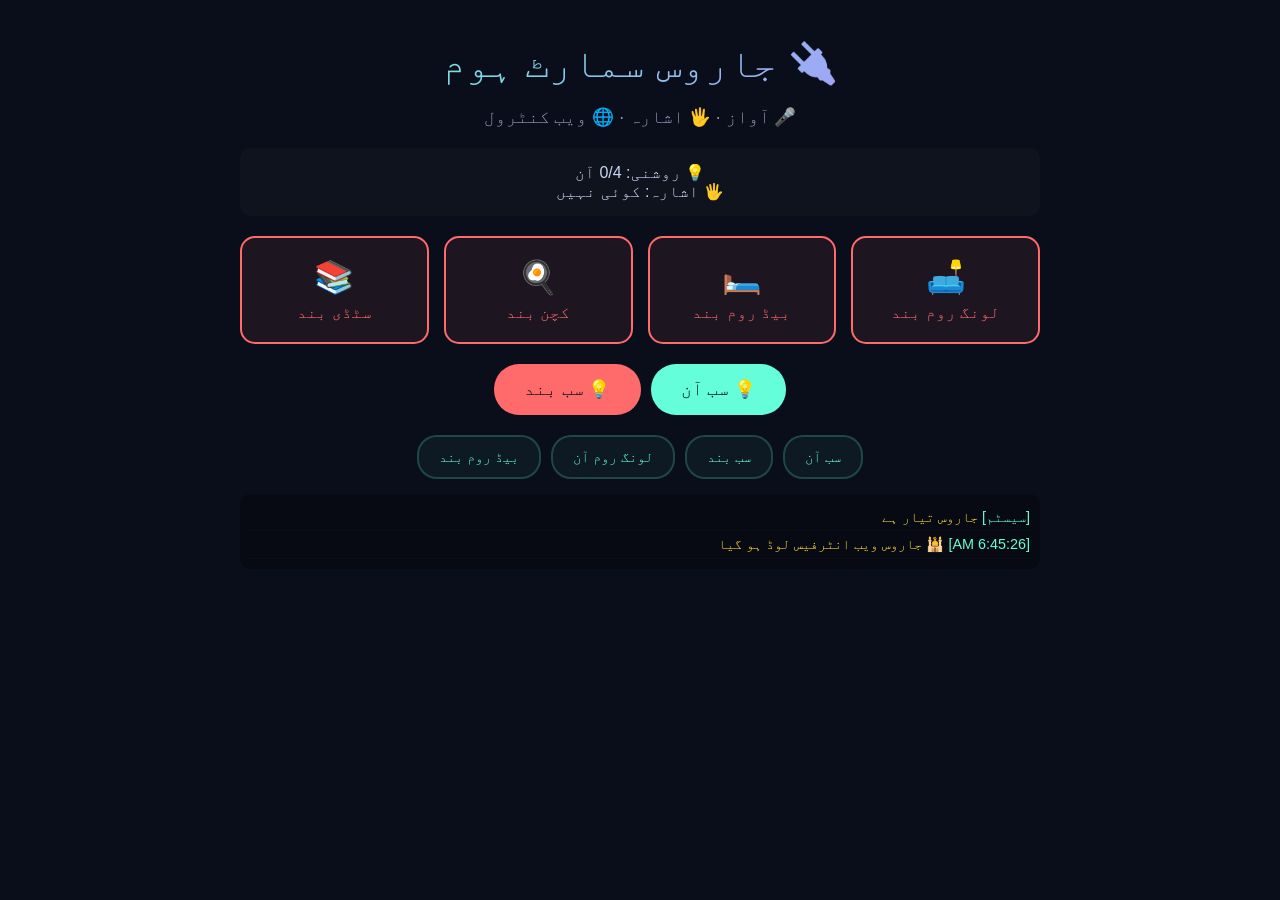
==== index.html @ 616a7ffe "Add files via upload" ====
<!DOCTYPE html>
<html lang="ur" dir="rtl">
<head>
    <meta charset="UTF-8">
    <meta name="viewport" content="width=device-width, initial-scale=1.0">
    <title>جاروس - سمارٹ ہوم</title>
    <link rel="stylesheet" href="style.css">
</head>
<body>
    <div class="container">
        <div class="header">🔌 جاروس سمارٹ ہوم</div>
        <div class="subtitle">🎤 آواز · 🖐️ اشارہ · 🌐 ویب کنٹرول</div>
        
        <div class="status-bar">
            <div>💡 روشنی: <span id="bulbCount">0/4</span> آن</div>
            <div>🖐️ اشارہ: <span id="gestureStatus">کوئی نہیں</span></div>
        </div>
        
        <div class="btn-grid" id="bulbs">
            <div class="btn off" id="btn-living" onclick="toggleBulb(0)">
                <span class="icon">🛋️</span>
                <span>لونگ روم</span>
                <span id="status-living">بند</span>
            </div>
            <div class="btn off" id="btn-bedroom" onclick="toggleBulb(1)">
                <span class="icon">🛏️</span>
                <span>بیڈ روم</span>
                <span id="status-bedroom">بند</span>
            </div>
            <div class="btn off" id="btn-kitchen" onclick="toggleBulb(2)">
                <span class="icon">🍳</span>
                <span>کچن</span>
                <span id="status-kitchen">بند</span>
            </div>
            <div class="btn off" id="btn-study" onclick="toggleBulb(3)">
                <span class="icon">📚</span>
                <span>سٹڈی</span>
                <span id="status-study">بند</span>
            </div>
        </div>
        
        <div class="master">
            <button class="master-btn all-on" onclick="allOn()">💡 سب آن</button>
            <button class="master-btn all-off" onclick="allOff()">💡 سب بند</button>
        </div>
        
        <div class="voice-cmd">
            <button class="voice-btn" onclick="sendVoice('سب لائٹ آن کرو')">سب آن</button>
            <button class="voice-btn" onclick="sendVoice('سب لائٹ بند کرو')">سب بند</button>
            <button class="voice-btn" onclick="sendVoice('لونگ روم لائٹ آن کرو')">لونگ روم آن</button>
            <button class="voice-btn" onclick="sendVoice('بیڈ روم لائٹ بند کرو')">بیڈ روم بند</button>
        </div>
        
        <div class="log" id="logContainer">
            <div class="log-entry"><span class="time">[سیسٹم]</span> <span class="urdu">جاروس تیار ہے</span></div>
        </div>
    </div>
    
    <script src="script.js"></script>
</body>
</html>
---- style.css ----
* {
    margin: 0;
    padding: 0;
    box-sizing: border-box;
}

body {
    font-family: 'Segoe UI', Arial, sans-serif;
    background: #0a0e1a;
    color: #ccd6f6;
    padding: 20px;
    text-align: center;
}

.container {
    max-width: 800px;
    margin: auto;
}

.header {
    background: linear-gradient(135deg, #64ffda, #b388ff);
    -webkit-background-clip: text;
    -webkit-text-fill-color: transparent;
    font-size: 2.5rem;
    margin: 20px 0;
}

.subtitle {
    color: #8892b0;
    font-size: 1.1rem;
    margin-bottom: 20px;
}

.status-bar {
    background: rgba(255,255,255,0.02);
    border-radius: 10px;
    padding: 15px;
    margin: 20px 0;
}

.btn-grid {
    display: grid;
    grid-template-columns: repeat(auto-fit, minmax(140px, 1fr));
    gap: 15px;
    margin: 20px 0;
}

.btn {
    padding: 20px;
    border: 2px solid rgba(255,255,255,0.05);
    border-radius: 15px;
    background: rgba(255,255,255,0.02);
    color: #ccd6f6;
    cursor: pointer;
    transition: all 0.3s;
    font-size: 1rem;
}

.btn:hover {
    background: rgba(100,255,218,0.05);
    transform: translateY(-3px);
}

.btn.on {
    border-color: #64ffda;
    background: rgba(100,255,218,0.1);
    color: #64ffda;
}

.btn.off {
    border-color: #ff6b6b;
    background: rgba(255,107,107,0.08);
    color: #ff6b6b;
}

.btn .icon {
    font-size: 2rem;
    display: block;
    margin-bottom: 8px;
}

.master {
    display: flex;
    gap: 10px;
    justify-content: center;
    flex-wrap: wrap;
    margin: 20px 0;
}

.master-btn {
    padding: 15px 30px;
    border: none;
    border-radius: 25px;
    font-size: 1.1rem;
    cursor: pointer;
    transition: all 0.3s;
}

.master-btn:hover {
    transform: scale(1.05);
}

.master-btn.all-on {
    background: #64ffda;
    color: #080c18;
}

.master-btn.all-off {
    background: #ff6b6b;
    color: #080c18;
}

.voice-cmd {
    display: flex;
    gap: 10px;
    justify-content: center;
    flex-wrap: wrap;
    margin: 15px 0;
}

.voice-btn {
    padding: 12px 20px;
    border: 2px solid rgba(100,255,218,0.2);
    border-radius: 20px;
    background: rgba(100,255,218,0.05);
    color: #64ffda;
    cursor: pointer;
    font-size: 0.9rem;
    transition: all 0.3s;
}

.voice-btn:hover {
    background: rgba(100,255,218,0.1);
    border-color: #64ffda;
}

.log {
    background: rgba(0,0,0,0.3);
    border-radius: 10px;
    padding: 10px;
    max-height: 150px;
    overflow-y: auto;
    text-align: right;
    font-size: 0.9rem;
}

.log::-webkit-scrollbar {
    width: 4px;
}

.log::-webkit-scrollbar-thumb {
    background: #64ffda;
    border-radius: 10px;
}

.log-entry {
    padding: 5px 0;
    border-bottom: 1px solid rgba(255,255,255,0.02);
    color: #8892b0;
}

.log-entry .time {
    color: #64ffda;
}

.log-entry .urdu {
    color: #ffd93d;
}
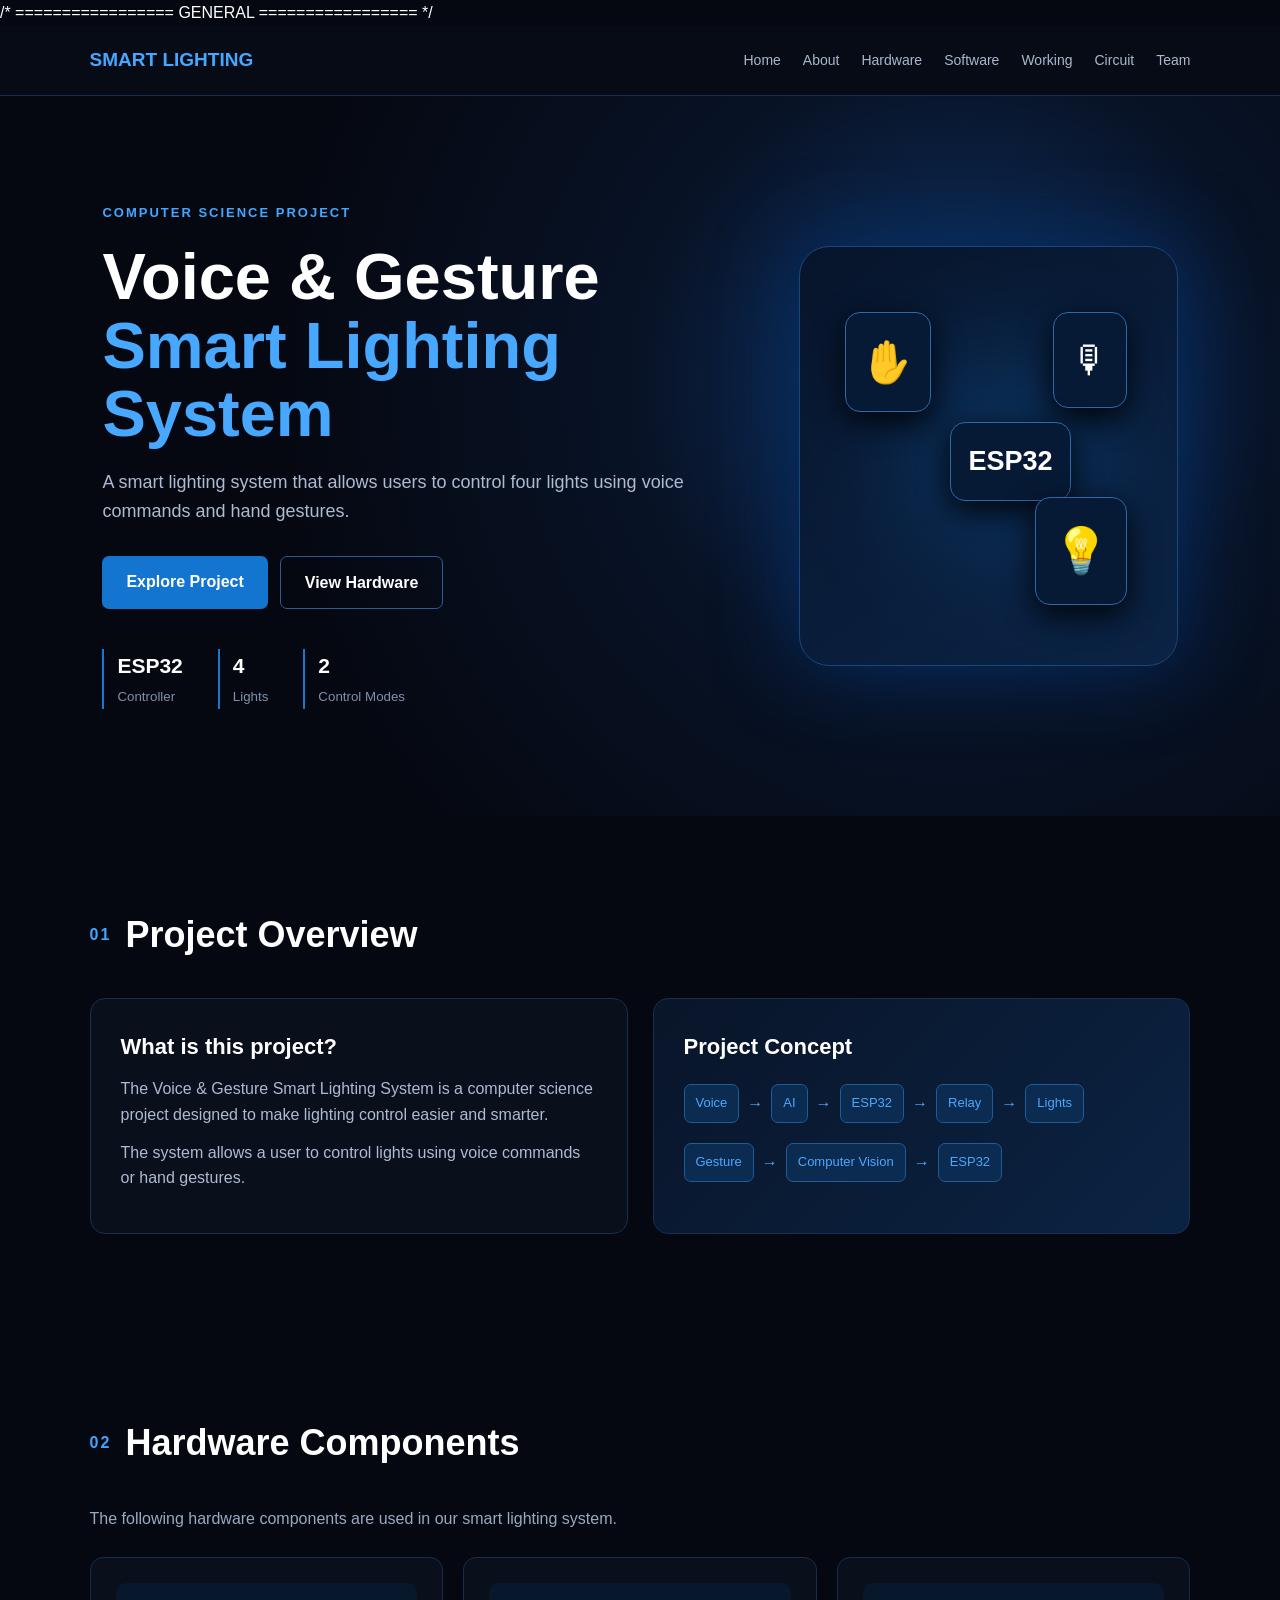
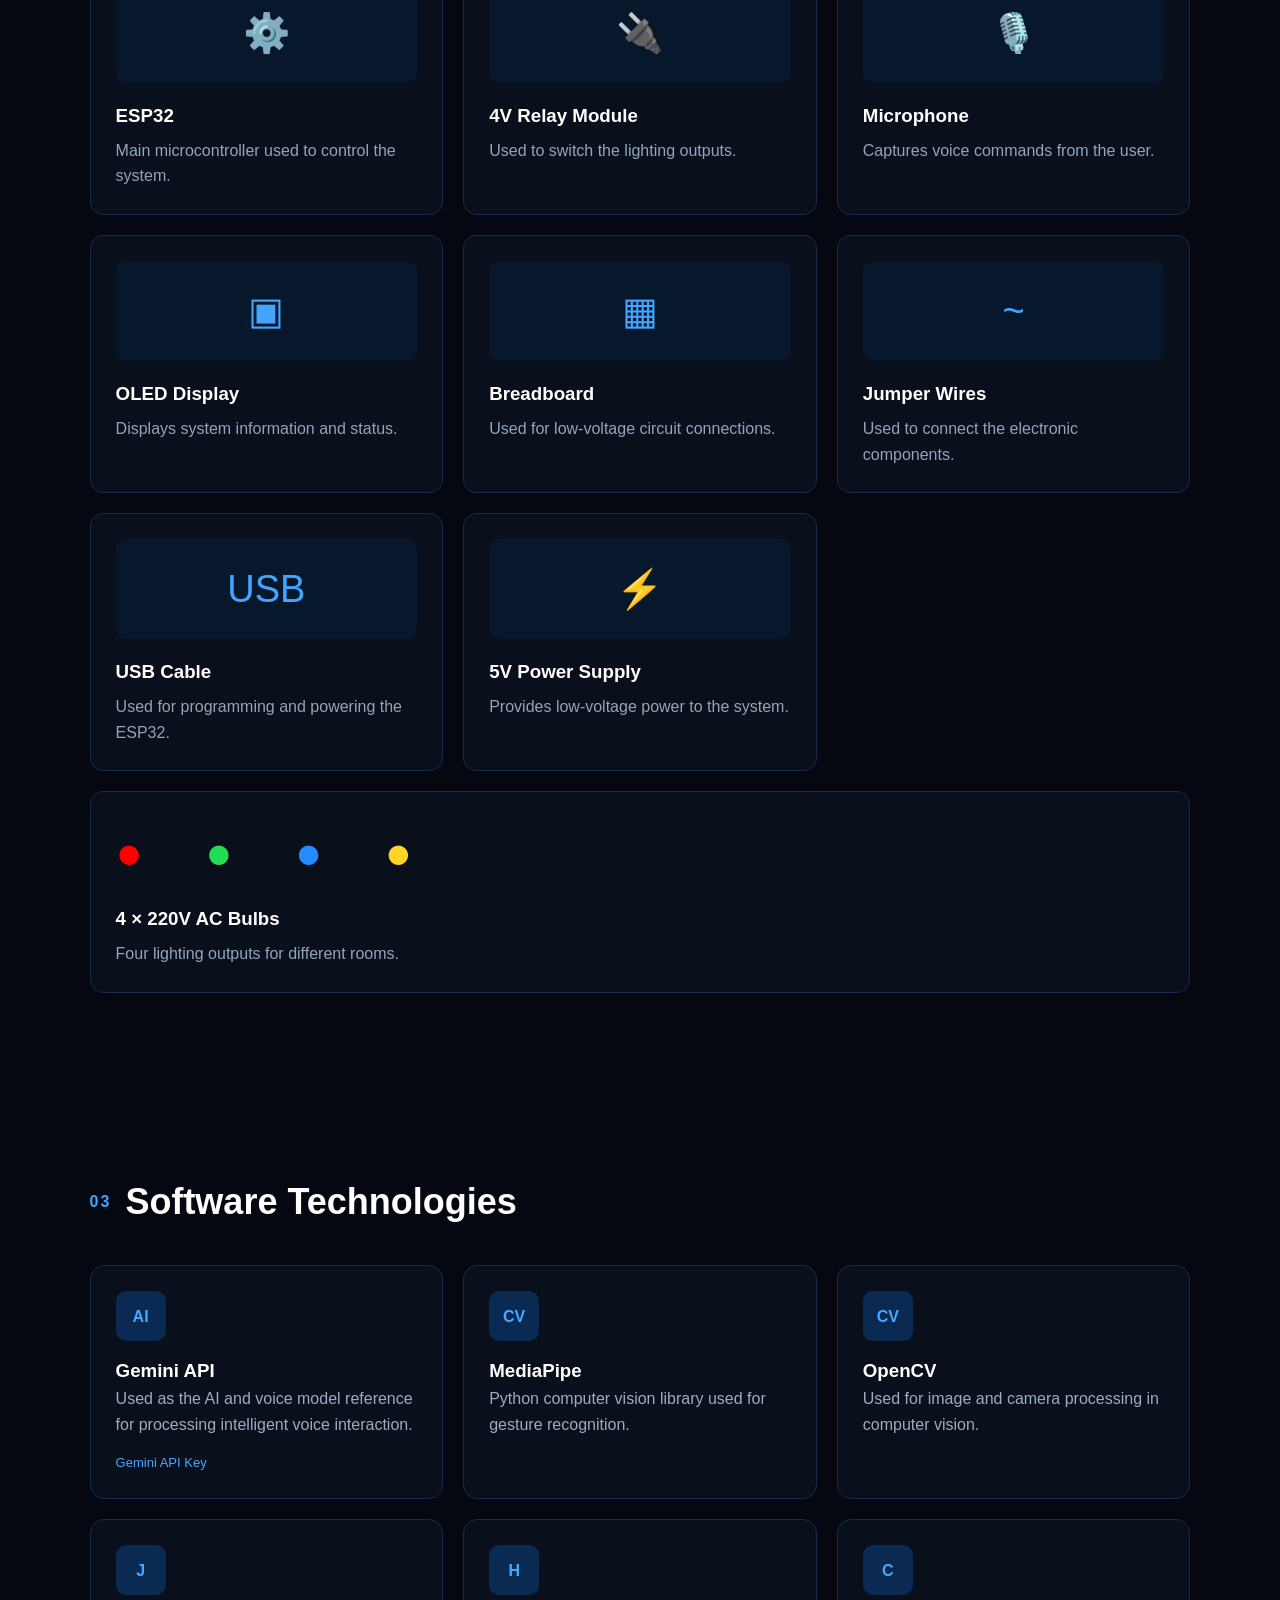
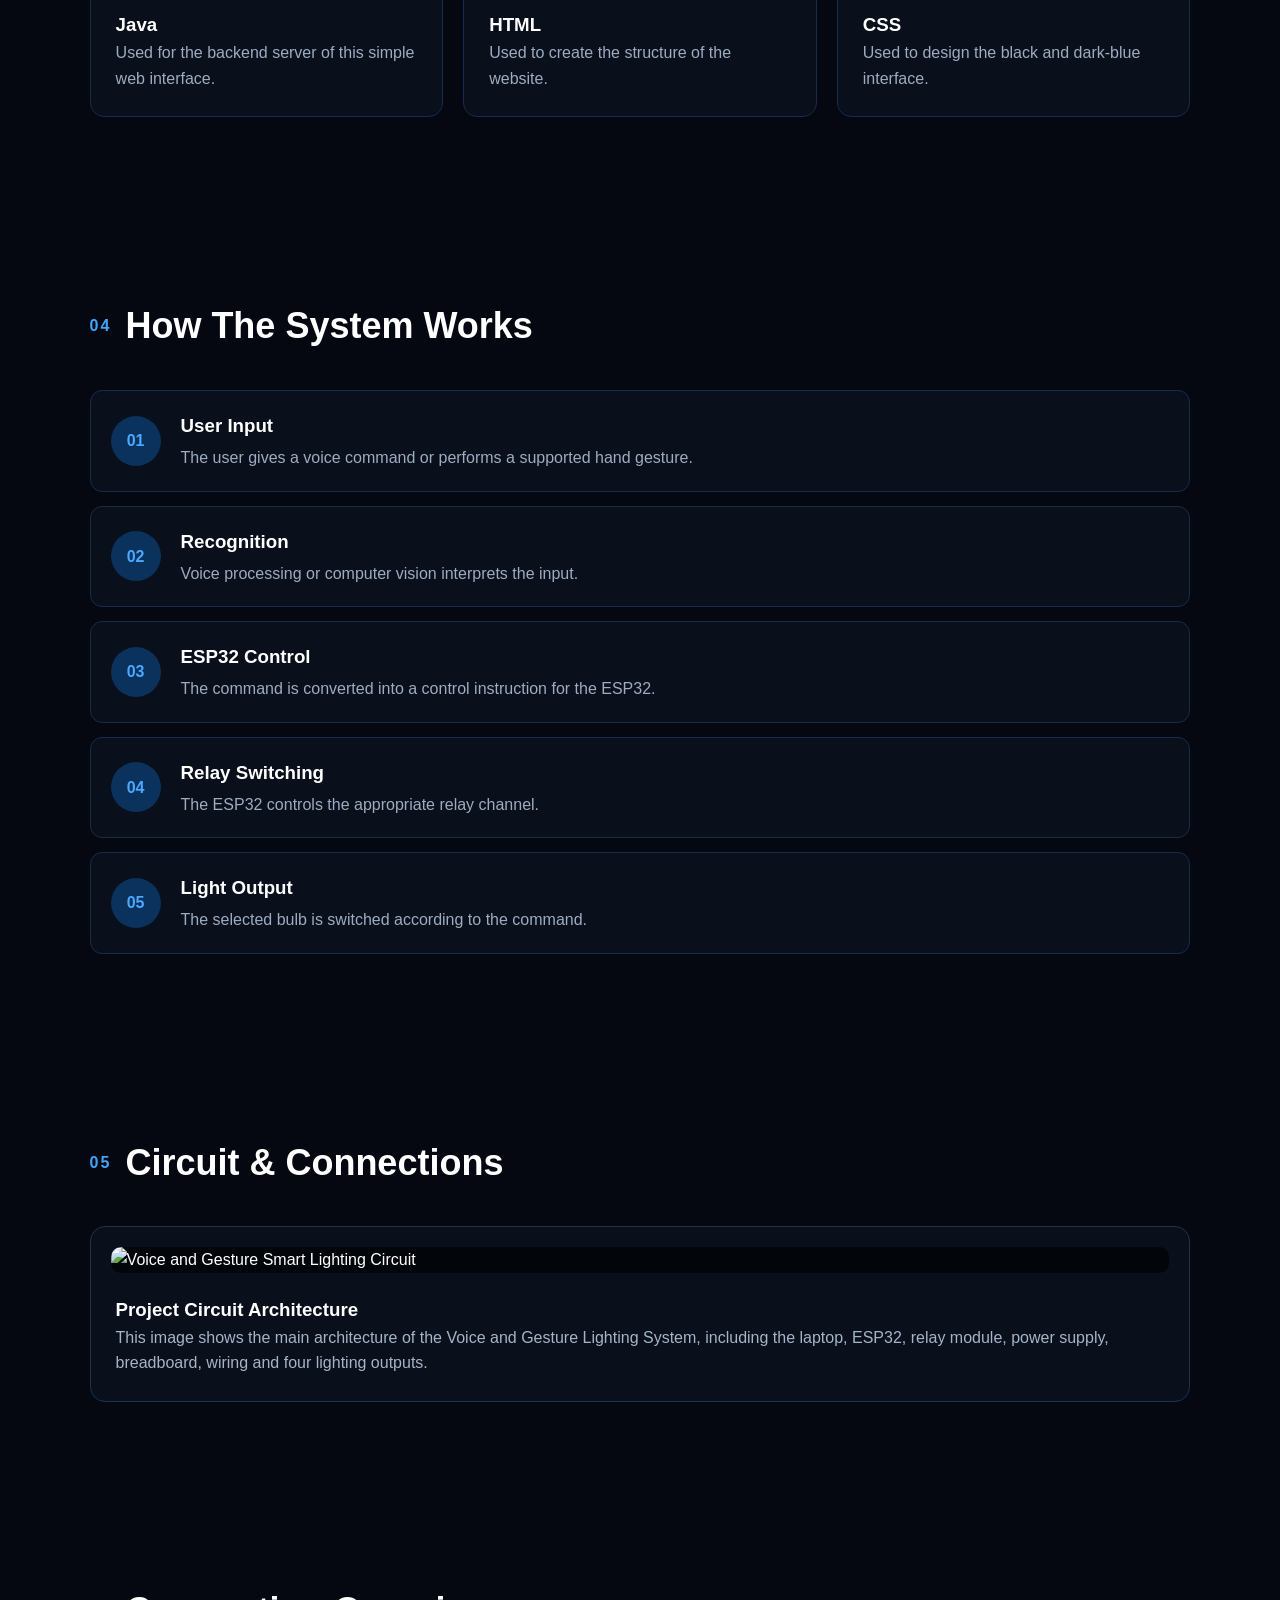
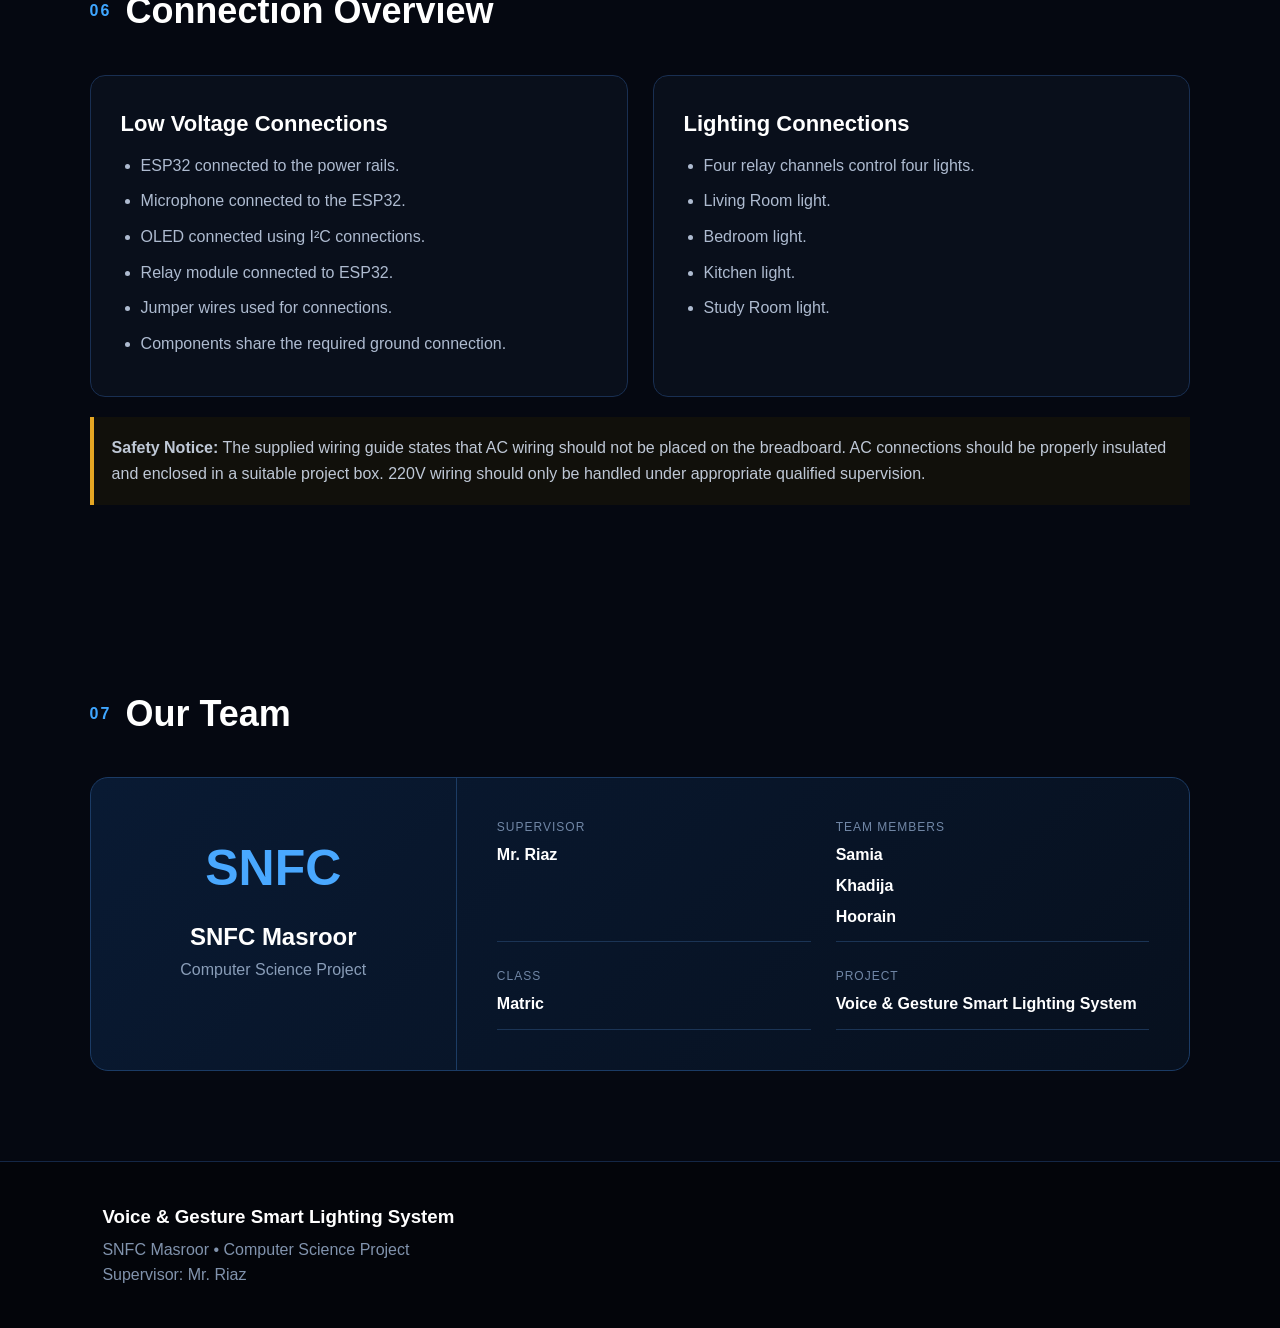
==== commit 9d474005: "Add files via upload" ====
--- a/index.html
+++ b/index.html
@@ -1,61 +1,1615 @@
 <!DOCTYPE html>
-<html lang="ur" dir="rtl">
+<html lang="en">
 <head>
     <meta charset="UTF-8">
     <meta name="viewport" content="width=device-width, initial-scale=1.0">
-    <title>جاروس - سمارٹ ہوم</title>
-    <link rel="stylesheet" href="style.css">
+
+    <title>Voice & Gesture Smart Lighting System</title>
+
+    /* ================= GENERAL ================= */
+
+<style> 
+* {
+    margin: 0px;
+    padding: 0px;
+   box-sizing: border-box;
+}
+
+html {
+    scroll-behavior: smooth;
+}
+
+body {
+    background-color: #050811;
+    color: white;
+    font-family: Arial, sans-serif;
+    line-height: 1.6;
+}
+
+
+/* ================= HEADER ================= */
+
+header {
+    height: 70px;
+    padding: 0 7%;
+
+    display: flex;
+    align-items: center;
+    justify-content: space-between;
+
+    background-color: #060b16;
+
+    border-bottom: 1px solid #162c50;
+
+    position: sticky;
+    top: 0;
+
+    z-index: 100;
+}
+
+.logo {
+    color: #45a7ff;
+    font-weight: bold;
+    font-size: 19px;
+}
+
+nav {
+    display: flex;
+    gap: 22px;
+}
+
+nav a {
+    color: #aab8cc;
+    text-decoration: none;
+    font-size: 14px;
+}
+
+nav a:hover {
+    color: #4daaff;
+}
+
+
+/* ================= HERO ================= */
+
+.hero {
+    min-height: 720px;
+
+    padding: 90px 8%;
+
+    display: flex;
+    align-items: center;
+    justify-content: space-between;
+
+    gap: 60px;
+
+    background:
+        radial-gradient(
+            circle at 75% 40%,
+            #10386f,
+            #081327 30%,
+            #050811 65%
+        );
+}
+
+.hero-text {
+    max-width: 700px;
+}
+
+.small-title {
+    color: #43a7ff;
+
+    font-size: 13px;
+
+    font-weight: bold;
+
+    letter-spacing: 2px;
+}
+
+h1 {
+    font-size: 65px;
+
+    line-height: 1.05;
+
+    margin: 20px 0;
+}
+
+h1 span {
+    color: #48a8ff;
+}
+
+.description {
+    color: #aebbd0;
+
+    font-size: 18px;
+
+    max-width: 620px;
+}
+
+.buttons {
+    margin-top: 30px;
+
+    display: flex;
+
+    gap: 12px;
+}
+
+.btn {
+    padding: 13px 24px;
+
+    background-color: #1475d1;
+
+    border-radius: 7px;
+
+    color: white;
+
+    text-decoration: none;
+
+    font-weight: bold;
+}
+
+.btn:hover {
+    background-color: #258de8;
+}
+
+.btn.outline {
+    background-color: transparent;
+
+    border: 1px solid #315b8e;
+}
+
+.quick-info {
+    display: flex;
+
+    gap: 35px;
+
+    margin-top: 40px;
+}
+
+.quick-info div {
+    border-left: 2px solid #1977d1;
+
+    padding-left: 13px;
+}
+
+.quick-info b {
+    display: block;
+
+    font-size: 21px;
+}
+
+.quick-info small {
+    color: #7f91aa;
+}
+
+
+/* ================= HERO VISUAL ================= */
+
+.hero-box {
+    width: 420px;
+    height: 420px;
+
+    border-radius: 30px;
+
+    border: 1px solid #1a477b;
+
+    background: linear-gradient(
+        145deg,
+        #07152b,
+        #0b2345
+    );
+
+    position: relative;
+
+    box-shadow: 0 0 80px #052c61;
+}
+
+.circle {
+    width: 210px;
+    height: 210px;
+
+    border-radius: 50%;
+
+    background-color: #1475d1;
+
+    opacity: 0.25;
+
+    filter: blur(60px);
+
+    position: absolute;
+
+    top: 100px;
+    left: 100px;
+}
+
+.icon,
+.chip,
+.bulb {
+    position: absolute;
+
+    background-color: #071a35;
+
+    border: 1px solid #2b69ad;
+
+    border-radius: 15px;
+
+    padding: 17px;
+
+    box-shadow: 0 10px 30px #02050a;
+}
+
+.voice {
+    top: 65px;
+    right: 50px;
+
+    font-size: 38px;
+}
+
+.hand {
+    top: 65px;
+    left: 45px;
+
+    font-size: 40px;
+}
+
+.chip {
+    top: 175px;
+    left: 150px;
+
+    font-size: 27px;
+
+    font-weight: bold;
+}
+
+.bulb {
+    bottom: 60px;
+    right: 50px;
+
+    font-size: 45px;
+}
+
+
+/* ================= SECTIONS ================= */
+
+.section {
+    max-width: 1300px;
+
+    margin: auto;
+
+    padding: 90px 7%;
+}
+
+.section-heading {
+    display: flex;
+
+    align-items: center;
+
+    gap: 14px;
+
+    margin-bottom: 35px;
+}
+
+.section-heading span {
+    color: #3fa6ff;
+
+    font-weight: bold;
+
+    letter-spacing: 2px;
+}
+
+.section-heading h2 {
+    font-size: 36px;
+}
+
+.section-description {
+    color: #9aaac0;
+
+    margin-bottom: 25px;
+}
+
+
+/* ================= CARDS ================= */
+
+.cards {
+    display: grid;
+
+    grid-template-columns: 1fr 1fr;
+
+    gap: 25px;
+}
+
+.card {
+    background-color: #090f1b;
+
+    border: 1px solid #192f52;
+
+    border-radius: 15px;
+
+    padding: 30px;
+}
+
+.card h3 {
+    margin-bottom: 12px;
+
+    font-size: 22px;
+}
+
+.card p {
+    color: #aebbd0;
+
+    margin-bottom: 12px;
+}
+
+.blue-card {
+    background: linear-gradient(
+        135deg,
+        #091529,
+        #0b2343
+    );
+}
+
+.flow {
+    display: flex;
+
+    align-items: center;
+
+    flex-wrap: wrap;
+
+    gap: 8px;
+
+    margin: 20px 0;
+}
+
+.flow span {
+    padding: 8px 11px;
+
+    border-radius: 7px;
+
+    background-color: #0c2b50;
+
+    border: 1px solid #1e5c99;
+
+    font-size: 13px;
+}
+
+.flow {
+    color: #4da8ff;
+}
+
+
+/* ================= HARDWARE ================= */
+
+.hardware-grid {
+    display: grid;
+
+    grid-template-columns:
+        repeat(3, 1fr);
+
+    gap: 20px;
+}
+
+.hardware-card {
+    background-color: #090f1b;
+
+    border: 1px solid #172c4c;
+
+    border-radius: 13px;
+
+    padding: 25px;
+
+    transition: 0.3s;
+}
+
+.hardware-card:hover {
+    transform: translateY(-5px);
+
+    border-color: #237dcc;
+}
+
+.hardware-icon {
+    height: 100px;
+
+    display: flex;
+
+    align-items: center;
+
+    justify-content: center;
+
+    background-color: #07172c;
+
+    border-radius: 10px;
+
+    color: #43a5ff;
+
+    font-size: 38px;
+
+    margin-bottom: 18px;
+}
+
+.hardware-card h3 {
+    margin-bottom: 7px;
+}
+
+.hardware-card p {
+    color: #94a4bb;
+}
+
+.large-card {
+    grid-column: span 3;
+}
+
+.lights {
+    font-size: 45px;
+
+    margin-bottom: 15px;
+
+    letter-spacing: 25px;
+}
+
+.red {
+    color: red;
+}
+
+.green {
+    color: #22dd55;
+}
+
+.blue {
+    color: #248cff;
+}
+
+.yellow {
+    color: #ffd426;
+}
+
+
+/* ================= SOFTWARE ================= */
+
+.software-grid {
+    display: grid;
+
+    grid-template-columns:
+        repeat(3, 1fr);
+
+    gap: 20px;
+}
+
+.software-card {
+    padding: 25px;
+
+    background-color: #090f1b;
+
+    border: 1px solid #172c4c;
+
+    border-radius: 14px;
+}
+
+.tech {
+    width: 50px;
+    height: 50px;
+
+    display: flex;
+
+    align-items: center;
+
+    justify-content: center;
+
+    background-color: #0a2a51;
+
+    border-radius: 10px;
+
+    color: #48a8ff;
+
+    font-weight: bold;
+
+    margin-bottom: 15px;
+}
+
+.software-card p {
+    color: #9eacc1;
+}
+
+.api {
+    color: #49a8ff !important;
+
+    margin-top: 15px;
+
+    font-size: 13px;
+}
+
+
+/* ================= WORKING ================= */
+
+.steps {
+    display: flex;
+
+    flex-direction: column;
+
+    gap: 14px;
+}
+
+.step {
+    display: flex;
+
+    align-items: center;
+
+    gap: 20px;
+
+    padding: 20px;
+
+    background-color: #090f1b;
+
+    border: 1px solid #172c4c;
+
+    border-radius: 12px;
+}
+
+.number {
+    min-width: 50px;
+    height: 50px;
+
+    display: flex;
+
+    align-items: center;
+
+    justify-content: center;
+
+    border-radius: 50%;
+
+    background-color: #0b315d;
+
+    color: #4ba8ff;
+
+    font-weight: bold;
+}
+
+.step h3 {
+    margin-bottom: 4px;
+}
+
+.step p {
+    color: #9eacc1;
+}
+
+
+/* ================= CIRCUIT ================= */
+
+.circuit-card {
+    background-color: #090f1b;
+
+    border: 1px solid #1a3458;
+
+    border-radius: 15px;
+
+    padding: 20px;
+}
+
+.circuit-card img {
+    width: 100%;
+
+    max-height: 700px;
+
+    object-fit: contain;
+
+    border-radius: 10px;
+
+    display: block;
+
+    background-color: #02050a;
+}
+
+.circuit-text {
+    padding: 22px 5px 5px;
+}
+
+.circuit-text p {
+    color: #a6b4c8;
+}
+
+
+/* ================= WARNING ================= */
+
+.warning {
+    margin-top: 20px;
+
+    padding: 18px;
+
+    border-left: 4px solid #e5a623;
+
+    background-color: #11100b;
+
+    color: #bfc8d6;
+}
+
+
+/* ================= LIST ================= */
+
+ul {
+    padding-left: 20px;
+
+    color: #aebbd0;
+}
+
+li {
+    margin: 10px 0;
+}
+
+
+/* ================= TEAM ================= */
+
+.team {
+    display: grid;
+
+    grid-template-columns: 1fr 2fr;
+
+    background:
+        linear-gradient(
+            135deg,
+            #091a33,
+            #07101e
+        );
+
+    border: 1px solid #1b3b65;
+
+    border-radius: 18px;
+
+    overflow: hidden;
+}
+
+.school {
+    padding: 50px;
+
+    text-align: center;
+
+    border-right: 1px solid #1c3c64;
+}
+
+.school-logo {
+    font-size: 50px;
+
+    color: #49a8ff;
+
+    font-weight: 900;
+}
+
+.school h2 {
+    margin-top: 10px;
+}
+
+.school p {
+    color: #899db8;
+}
+
+.team-info {
+    padding: 40px;
+
+    display: grid;
+
+    grid-template-columns: 1fr 1fr;
+
+    gap: 25px;
+}
+
+.team-info div {
+    border-bottom: 1px solid #1b3455;
+
+    padding-bottom: 12px;
+}
+
+.team-info span {
+    display: block;
+
+    color: #7187a6;
+
+    font-size: 12px;
+
+    text-transform: uppercase;
+
+    letter-spacing: 1px;
+}
+
+.team-info strong {
+    display: block;
+
+    margin-top: 5px;
+
+    color: white;
+}
+
+
+/* ================= FOOTER ================= */
+
+footer {
+    padding: 40px 8%;
+
+    background-color: #03050a;
+
+    border-top: 1px solid #142746;
+
+    color: #8193ad;
+}
+
+footer h3 {
+    color: white;
+
+    margin-bottom: 5px;
+}
+
+
+/* ================= RESPONSIVE ================= */
+
+@media screen and (max-width: 900px) {
+
+    nav {
+        display: none;
+    }
+
+    .hero {
+        flex-direction: column;
+
+        text-align: center;
+
+        padding-top: 70px;
+    }
+
+    h1 {
+        font-size: 48px;
+    }
+
+    .hero-box {
+        width: 100%;
+        max-width: 420px;
+    }
+
+    .buttons,
+    .quick-info {
+        justify-content: center;
+    }
+
+    .cards,
+    .software-grid {
+        grid-template-columns: 1fr;
+    }
+
+    .hardware-grid {
+        grid-template-columns: 1fr 1fr;
+    }
+
+    .large-card {
+        grid-column: span 2;
+    }
+
+    .team {
+        grid-template-columns: 1fr;
+    }
+
+    .school {
+        border-right: none;
+
+        border-bottom: 1px solid #1c3c64;
+    }
+
+}
+
+
+@media screen and (max-width: 550px) {
+
+    .section {
+        padding: 60px 6%;
+    }
+
+    .hardware-grid {
+        grid-template-columns: 1fr;
+    }
+
+    .large-card {
+        grid-column: span 1;
+    }
+
+    .team-info {
+        grid-template-columns: 1fr;
+    }
+
+    .hero {
+        padding-left: 6%;
+        padding-right: 6%;
+    }
+
+    h1 {
+        font-size: 40px;
+    }
+
+    .hero-box {
+        height: 330px;
+    }
+
+}
+</style>
 </head>
+
 <body>
-    <div class="container">
-        <div class="header">🔌 جاروس سمارٹ ہوم</div>
-        <div class="subtitle">🎤 آواز · 🖐️ اشارہ · 🌐 ویب کنٹرول</div>
-        
-        <div class="status-bar">
-            <div>💡 روشنی: <span id="bulbCount">0/4</span> آن</div>
-            <div>🖐️ اشارہ: <span id="gestureStatus">کوئی نہیں</span></div>
-        </div>
-        
-        <div class="btn-grid" id="bulbs">
-            <div class="btn off" id="btn-living" onclick="toggleBulb(0)">
-                <span class="icon">🛋️</span>
-                <span>لونگ روم</span>
-                <span id="status-living">بند</span>
-            </div>
-            <div class="btn off" id="btn-bedroom" onclick="toggleBulb(1)">
-                <span class="icon">🛏️</span>
-                <span>بیڈ روم</span>
-                <span id="status-bedroom">بند</span>
-            </div>
-            <div class="btn off" id="btn-kitchen" onclick="toggleBulb(2)">
-                <span class="icon">🍳</span>
-                <span>کچن</span>
-                <span id="status-kitchen">بند</span>
-            </div>
-            <div class="btn off" id="btn-study" onclick="toggleBulb(3)">
-                <span class="icon">📚</span>
-                <span>سٹڈی</span>
-                <span id="status-study">بند</span>
-            </div>
-        </div>
-        
-        <div class="master">
-            <button class="master-btn all-on" onclick="allOn()">💡 سب آن</button>
-            <button class="master-btn all-off" onclick="allOff()">💡 سب بند</button>
-        </div>
-        
-        <div class="voice-cmd">
-            <button class="voice-btn" onclick="sendVoice('سب لائٹ آن کرو')">سب آن</button>
-            <button class="voice-btn" onclick="sendVoice('سب لائٹ بند کرو')">سب بند</button>
-            <button class="voice-btn" onclick="sendVoice('لونگ روم لائٹ آن کرو')">لونگ روم آن</button>
-            <button class="voice-btn" onclick="sendVoice('بیڈ روم لائٹ بند کرو')">بیڈ روم بند</button>
-        </div>
-        
-        <div class="log" id="logContainer">
-            <div class="log-entry"><span class="time">[سیسٹم]</span> <span class="urdu">جاروس تیار ہے</span></div>
-        </div>
+
+<!-- ================= NAVIGATION ================= -->
+
+<header>
+    <div class="logo">SMART LIGHTING</div>
+
+    <nav>
+        <a href="#home">Home</a>
+        <a href="#about">About</a>
+        <a href="#hardware">Hardware</a>
+        <a href="#software">Software</a>
+        <a href="#working">Working</a>
+        <a href="#circuit">Circuit</a>
+        <a href="#team">Team</a>
+    </nav>
+</header>
+
+
+<!-- ================= HOME ================= -->
+
+<section id="home" class="hero">
+
+    <div class="hero-text">
+
+        <p class="small-title">
+            COMPUTER SCIENCE PROJECT
+        </p>
+
+        <h1>
+            Voice & Gesture
+            <br>
+            <span>Smart Lighting System</span>
+        </h1>
+
+        <p class="description">
+            A smart lighting system that allows users to control
+            four lights using voice commands and hand gestures.
+        </p>
+
+        <div class="buttons">
+
+            <a href="#about" class="btn">
+                Explore Project
+            </a>
+
+            <a href="#hardware" class="btn outline">
+                View Hardware
+            </a>
+
+        </div>
+
+        <div class="quick-info">
+
+            <div>
+                <b>ESP32</b>
+                <small>Controller</small>
+            </div>
+
+            <div>
+                <b>4</b>
+                <small>Lights</small>
+            </div>
+
+            <div>
+                <b>2</b>
+                <small>Control Modes</small>
+            </div>
+
+        </div>
+
     </div>
-    
-    <script src="script.js"></script>
+
+
+    <div class="hero-box">
+
+        <div class="circle"></div>
+
+        <div class="icon voice">🎙</div>
+
+        <div class="icon hand">✋</div>
+
+        <div class="chip">
+            ESP32
+        </div>
+
+        <div class="bulb">
+            💡
+        </div>
+
+    </div>
+
+</section>
+
+
+
+<!-- ================= ABOUT ================= -->
+
+<section id="about" class="section">
+
+    <div class="section-heading">
+        <span>01</span>
+        <h2>Project Overview</h2>
+    </div>
+
+
+    <div class="cards">
+
+        <div class="card">
+
+            <h3>What is this project?</h3>
+
+            <p>
+                The Voice & Gesture Smart Lighting System is a
+                computer science project designed to make lighting
+                control easier and smarter.
+            </p>
+
+            <p>
+                The system allows a user to control lights using
+                voice commands or hand gestures.
+            </p>
+
+        </div>
+
+
+        <div class="card blue-card">
+
+            <h3>Project Concept</h3>
+
+            <div class="flow">
+
+                <span>Voice</span>
+                →
+                <span>AI</span>
+                →
+                <span>ESP32</span>
+                →
+                <span>Relay</span>
+                →
+                <span>Lights</span>
+
+            </div>
+
+
+            <div class="flow">
+
+                <span>Gesture</span>
+                →
+                <span>Computer Vision</span>
+                →
+                <span>ESP32</span>
+
+            </div>
+
+        </div>
+
+    </div>
+
+</section>
+
+
+
+<!-- ================= HARDWARE ================= -->
+
+<section id="hardware" class="section">
+
+    <div class="section-heading">
+        <span>02</span>
+        <h2>Hardware Components</h2>
+    </div>
+
+    <p class="section-description">
+        The following hardware components are used in our
+        smart lighting system.
+    </p>
+
+
+    <div class="hardware-grid">
+
+
+        <div class="hardware-card">
+
+            <div class="hardware-icon">
+                ⚙️
+            </div>
+
+            <h3>ESP32</h3>
+
+            <p>
+                Main microcontroller used to control the system.
+            </p>
+
+        </div>
+
+
+
+        <div class="hardware-card">
+
+            <div class="hardware-icon">
+                🔌
+            </div>
+
+            <h3>4V Relay Module</h3>
+
+            <p>
+                Used to switch the lighting outputs.
+            </p>
+
+        </div>
+
+
+
+        <div class="hardware-card">
+
+            <div class="hardware-icon">
+                🎙️
+            </div>
+
+            <h3>Microphone</h3>
+
+            <p>
+                Captures voice commands from the user.
+            </p>
+
+        </div>
+
+
+
+        <div class="hardware-card">
+
+            <div class="hardware-icon">
+                ▣
+            </div>
+
+            <h3>OLED Display</h3>
+
+            <p>
+                Displays system information and status.
+            </p>
+
+        </div>
+
+
+
+        <div class="hardware-card">
+
+            <div class="hardware-icon">
+                ▦
+            </div>
+
+            <h3>Breadboard</h3>
+
+            <p>
+                Used for low-voltage circuit connections.
+            </p>
+
+        </div>
+
+
+
+        <div class="hardware-card">
+
+            <div class="hardware-icon">
+                ~
+            </div>
+
+            <h3>Jumper Wires</h3>
+
+            <p>
+                Used to connect the electronic components.
+            </p>
+
+        </div>
+
+
+
+        <div class="hardware-card">
+
+            <div class="hardware-icon">
+                USB
+            </div>
+
+            <h3>USB Cable</h3>
+
+            <p>
+                Used for programming and powering the ESP32.
+            </p>
+
+        </div>
+
+
+
+        <div class="hardware-card">
+
+            <div class="hardware-icon">
+                ⚡
+            </div>
+
+            <h3>5V Power Supply</h3>
+
+            <p>
+                Provides low-voltage power to the system.
+            </p>
+
+        </div>
+
+
+
+        <div class="hardware-card large-card">
+
+            <div class="lights">
+
+                <span class="red">●</span>
+                <span class="green">●</span>
+                <span class="blue">●</span>
+                <span class="yellow">●</span>
+
+            </div>
+
+            <h3>4 × 220V AC Bulbs</h3>
+
+            <p>
+                Four lighting outputs for different rooms.
+            </p>
+
+        </div>
+
+    </div>
+
+</section>
+
+
+
+<!-- ================= SOFTWARE ================= -->
+
+<section id="software" class="section">
+
+    <div class="section-heading">
+        <span>03</span>
+        <h2>Software Technologies</h2>
+    </div>
+
+
+    <div class="software-grid">
+
+
+        <div class="software-card">
+
+            <div class="tech">
+                AI
+            </div>
+
+            <h3>Gemini API</h3>
+
+            <p>
+                Used as the AI and voice model reference
+                for processing intelligent voice interaction.
+            </p>
+
+            <p class="api">
+                Gemini API Key
+            </p>
+
+        </div>
+
+
+
+        <div class="software-card">
+
+            <div class="tech">
+                CV
+            </div>
+
+            <h3>MediaPipe</h3>
+
+            <p>
+                Python computer vision library used for
+                gesture recognition.
+            </p>
+
+        </div>
+
+
+
+        <div class="software-card">
+
+            <div class="tech">
+                CV
+            </div>
+
+            <h3>OpenCV</h3>
+
+            <p>
+                Used for image and camera processing
+                in computer vision.
+            </p>
+
+        </div>
+
+
+
+        <div class="software-card">
+
+            <div class="tech">
+                J
+            </div>
+
+            <h3>Java</h3>
+
+            <p>
+                Used for the backend server of this
+                simple web interface.
+            </p>
+
+        </div>
+
+
+
+        <div class="software-card">
+
+            <div class="tech">
+                H
+            </div>
+
+            <h3>HTML</h3>
+
+            <p>
+                Used to create the structure of the
+                website.
+            </p>
+
+        </div>
+
+
+
+        <div class="software-card">
+
+            <div class="tech">
+                C
+            </div>
+
+            <h3>CSS</h3>
+
+            <p>
+                Used to design the black and dark-blue
+                interface.
+            </p>
+
+        </div>
+
+    </div>
+
+</section>
+
+
+
+<!-- ================= WORKING ================= -->
+
+<section id="working" class="section">
+
+    <div class="section-heading">
+        <span>04</span>
+        <h2>How The System Works</h2>
+    </div>
+
+
+    <div class="steps">
+
+
+        <div class="step">
+
+            <div class="number">
+                01
+            </div>
+
+            <div>
+                <h3>User Input</h3>
+
+                <p>
+                    The user gives a voice command or
+                    performs a supported hand gesture.
+                </p>
+            </div>
+
+        </div>
+
+
+
+        <div class="step">
+
+            <div class="number">
+                02
+            </div>
+
+            <div>
+                <h3>Recognition</h3>
+
+                <p>
+                    Voice processing or computer vision
+                    interprets the input.
+                </p>
+            </div>
+
+        </div>
+
+
+
+        <div class="step">
+
+            <div class="number">
+                03
+            </div>
+
+            <div>
+                <h3>ESP32 Control</h3>
+
+                <p>
+                    The command is converted into a control
+                    instruction for the ESP32.
+                </p>
+            </div>
+
+        </div>
+
+
+
+        <div class="step">
+
+            <div class="number">
+                04
+            </div>
+
+            <div>
+                <h3>Relay Switching</h3>
+
+                <p>
+                    The ESP32 controls the appropriate
+                    relay channel.
+                </p>
+            </div>
+
+        </div>
+
+
+
+        <div class="step">
+
+            <div class="number">
+                05
+            </div>
+
+            <div>
+                <h3>Light Output</h3>
+
+                <p>
+                    The selected bulb is switched according
+                    to the command.
+                </p>
+            </div>
+
+        </div>
+
+    </div>
+
+</section>
+
+
+
+<!-- ================= CIRCUIT ================= -->
+
+<section id="circuit" class="section">
+
+    <div class="section-heading">
+        <span>05</span>
+        <h2>Circuit & Connections</h2>
+    </div>
+
+
+    <div class="circuit-card">
+
+        <img src="images/circuit.jpg"
+             alt="Voice and Gesture Smart Lighting Circuit">
+
+        <div class="circuit-text">
+
+            <h3>Project Circuit Architecture</h3>
+
+            <p>
+                This image shows the main architecture of the
+                Voice and Gesture Lighting System, including the
+                laptop, ESP32, relay module, power supply,
+                breadboard, wiring and four lighting outputs.
+            </p>
+
+        </div>
+
+    </div>
+
+</section>
+
+
+
+<!-- ================= CONNECTIONS ================= -->
+
+<section class="section">
+
+    <div class="section-heading">
+        <span>06</span>
+        <h2>Connection Overview</h2>
+    </div>
+
+
+    <div class="cards">
+
+
+        <div class="card">
+
+            <h3>Low Voltage Connections</h3>
+
+            <ul>
+
+                <li>ESP32 connected to the power rails.</li>
+
+                <li>Microphone connected to the ESP32.</li>
+
+                <li>OLED connected using I²C connections.</li>
+
+                <li>Relay module connected to ESP32.</li>
+
+                <li>Jumper wires used for connections.</li>
+
+                <li>Components share the required ground connection.</li>
+
+            </ul>
+
+        </div>
+
+
+
+        <div class="card">
+
+            <h3>Lighting Connections</h3>
+
+            <ul>
+
+                <li>Four relay channels control four lights.</li>
+
+                <li>Living Room light.</li>
+
+                <li>Bedroom light.</li>
+
+                <li>Kitchen light.</li>
+
+                <li>Study Room light.</li>
+
+            </ul>
+
+        </div>
+
+    </div>
+
+
+    <div class="warning">
+
+        <b>Safety Notice:</b>
+
+        The supplied wiring guide states that AC wiring should
+        not be placed on the breadboard. AC connections should
+        be properly insulated and enclosed in a suitable project
+        box. 220V wiring should only be handled under appropriate
+        qualified supervision.
+
+    </div>
+
+</section>
+
+
+
+<!-- ================= TEAM ================= -->
+
+<section id="team" class="section">
+
+    <div class="section-heading">
+        <span>07</span>
+        <h2>Our Team</h2>
+    </div>
+
+
+    <div class="team">
+
+
+        <div class="school">
+
+            <div class="school-logo">
+                SNFC
+            </div>
+
+            <h2>SNFC Masroor</h2>
+
+            <p>
+                Computer Science Project
+            </p>
+
+        </div>
+
+
+        <div class="team-info">
+
+            <div>
+
+                <span>Supervisor</span>
+
+                <strong>
+                    Mr. Riaz
+                </strong>
+
+            </div>
+
+
+            <div>
+
+                <span>Team Members</span>
+
+                <strong>
+                    Samia
+                </strong>
+
+                <strong>
+                    Khadija
+                </strong>
+
+                <strong>
+                    Hoorain
+                </strong>
+
+            </div>
+
+
+            <div>
+
+                <span>Class</span>
+
+                <strong>
+                    Matric
+                </strong>
+
+            </div>
+
+
+            <div>
+
+                <span>Project</span>
+
+                <strong>
+                    Voice & Gesture Smart Lighting System
+                </strong>
+
+            </div>
+
+        </div>
+
+    </div>
+
+</section>
+
+
+
+<!-- ================= FOOTER ================= -->
+
+<footer>
+
+    <h3>
+        Voice & Gesture Smart Lighting System
+    </h3>
+
+    <p>
+        SNFC Masroor • Computer Science Project
+    </p>
+
+    <p>
+        Supervisor: Mr. Riaz
+    </p>
+
+</footer>
 </body>
 </html>
